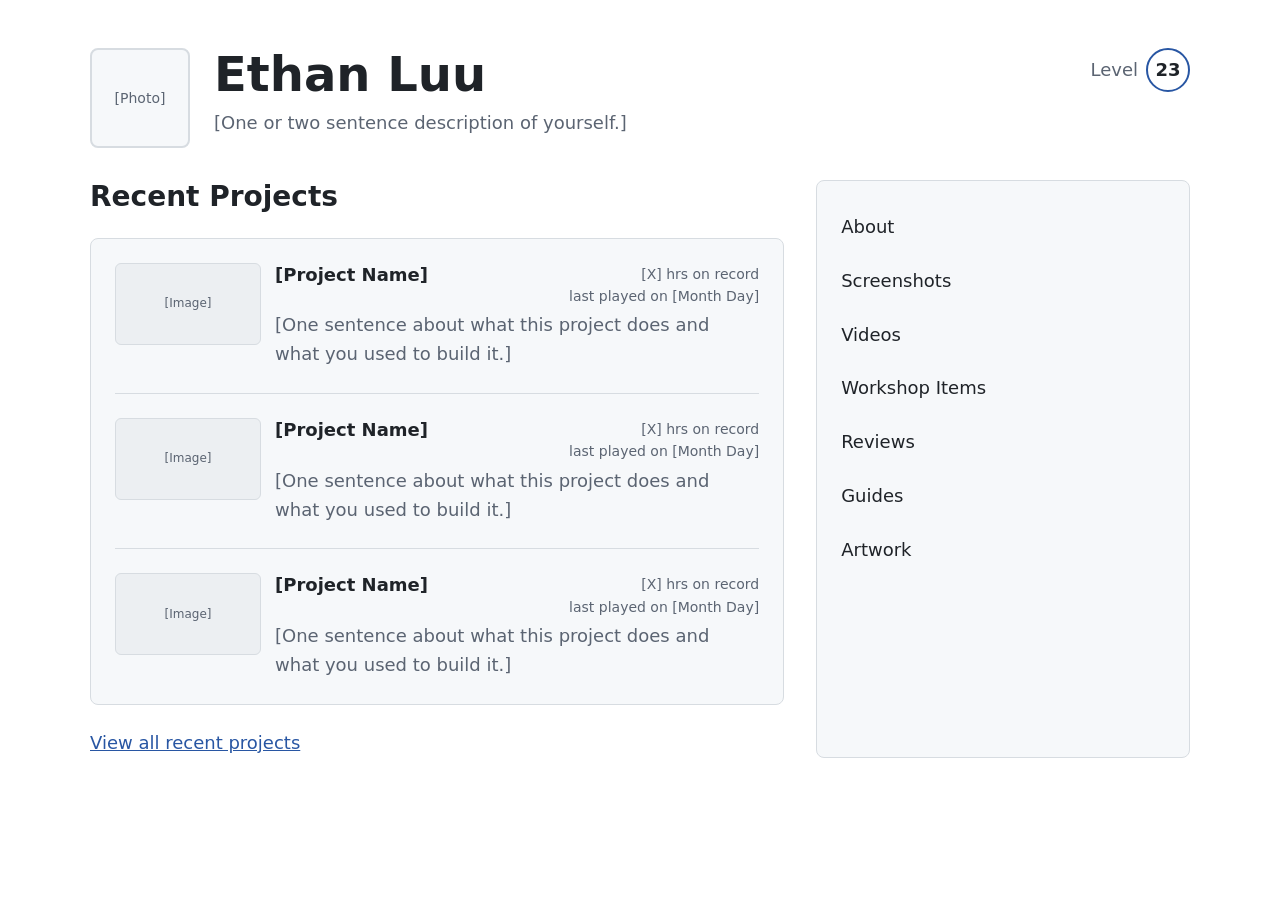
==== index.html @ 987be7b4 "Build homepage layout from Steam profile reference Replaces the placeholder "Hello, world" page with" ====
<!doctype html>
<html lang="en">
<head>
  <meta charset="utf-8">
  <meta name="viewport" content="width=device-width, initial-scale=1">
  <title>[Your Name] · Personal Site</title>
  <link rel="stylesheet" href="style.css">
</head>
<body>

  <header class="profile-header">
    <div class="profile-header__identity">
      <div class="avatar">
        <!-- Swap this for <img src="..." alt="[Your Name]"> once you have a photo. -->
        <span class="avatar__label">[Photo]</span>
      </div>
      <div class="profile-header__text">
        <h1 class="profile-name">Ethan Luu</h1>
        <p class="profile-bio">[One or two sentence description of yourself.]</p>
      </div>
    </div>

    <div class="level-badge">
      <span class="level-badge__label">Level</span>
      <span class="level-badge__value" aria-label="Level 23">23</span>
    </div>
  </header>

  <div class="page-body">

    <main class="main-column">
      <section aria-labelledby="projects-heading">
        <h2 id="projects-heading">Recent Projects</h2>

        <div class="project-list">
          <article class="project-card">
            <div class="project-card__thumb" aria-hidden="true">[Image]</div>
            <div class="project-card__body">
              <div class="project-card__row">
                <h3 class="project-card__title">[Project Name]</h3>
                <div class="project-card__stats">
                  <p>[X] hrs on record</p>
                  <p>last played on [Month Day]</p>
                </div>
              </div>
              <p class="project-card__desc">[One sentence about what this project does and what you used to build it.]</p>
            </div>
          </article>

          <article class="project-card">
            <div class="project-card__thumb" aria-hidden="true">[Image]</div>
            <div class="project-card__body">
              <div class="project-card__row">
                <h3 class="project-card__title">[Project Name]</h3>
                <div class="project-card__stats">
                  <p>[X] hrs on record</p>
                  <p>last played on [Month Day]</p>
                </div>
              </div>
              <p class="project-card__desc">[One sentence about what this project does and what you used to build it.]</p>
            </div>
          </article>

          <article class="project-card">
            <div class="project-card__thumb" aria-hidden="true">[Image]</div>
            <div class="project-card__body">
              <div class="project-card__row">
                <h3 class="project-card__title">[Project Name]</h3>
                <div class="project-card__stats">
                  <p>[X] hrs on record</p>
                  <p>last played on [Month Day]</p>
                </div>
              </div>
              <p class="project-card__desc">[One sentence about what this project does and what you used to build it.]</p>
            </div>
          </article>
        </div>

        <p class="view-all"><a href="#">View all recent projects</a></p>
      </section>
    </main>

    <aside class="sidebar" aria-label="Site sections">
      <nav>
        <ul class="sidebar-nav">
          <li><a href="#">About</a></li>
          <li><a href="#">Screenshots</a></li>
          <li><a href="#">Videos</a></li>
          <li><a href="#">Workshop Items</a></li>
          <li><a href="#">Reviews</a></li>
          <li><a href="#">Guides</a></li>
          <li><a href="#">Artwork</a></li>
        </ul>
      </nav>
    </aside>

  </div>

</body>
</html>
---- style.css ----
/* Layout reference: examples/steam_profile.png (structure only, not the dark theme).
   Everything in brackets ([Your Name], [Project Name], ...) in index.html is a
   placeholder - replace it with your own content, the layout will not move. */

:root {
  /* Makes native form controls and scrollbars follow the reader's OS theme, for free. */
  color-scheme: light dark;

  /* Spacing scale, 8px steps. Use these instead of one-off rem values. */
  --space-1: 0.5rem;   /* 8px */
  --space-2: 1rem;     /* 16px */
  --space-3: 1.5rem;   /* 24px */
  --space-4: 2rem;     /* 32px */
  --space-5: 3rem;     /* 48px */
  --space-6: 4rem;     /* 64px */

  /* Color palette. Light, one accent, checked against a 4.5:1 text-contrast target.
     Swap these values to re-skin the whole page from one place. */
  --color-bg: #ffffff;
  --color-text: #1f2328;
  --color-muted: #5b6472;
  --color-border: #d7dce1;
  --color-surface: #f6f8fa;
  --color-surface-alt: #eceff2;
  --color-accent: #2856a3;

  --font-sans: system-ui, -apple-system, "Segoe UI", Roboto, sans-serif;
}

body {
  font-family: var(--font-sans);
  background: var(--color-bg);
  color: var(--color-text);
  line-height: 1.6;
  font-size: 1.125rem;
  margin: 0;
}

h1 {
  font-size: 3rem;
  line-height: 1.1;
  margin: 0 0 var(--space-2);
}

h2 {
  font-size: 1.75rem;
  line-height: 1.2;
  margin: 0 0 var(--space-3);
}

h3 {
  font-size: 1.125rem;
  line-height: 1.3;
  margin: 0 0 var(--space-1);
}

p {
  margin: 0 0 var(--space-3);
}

a {
  color: var(--color-accent);
}

a:focus-visible,
:focus-visible {
  outline: 2px solid var(--color-accent);
  outline-offset: 2px;
}

/* Header: avatar + name/bio on the left, age badge on the right. */

.profile-header {
  display: flex;
  justify-content: space-between;
  align-items: flex-start;
  gap: var(--space-3);
  max-width: 68.75rem; /* 1100px */
  margin-inline: auto;
  padding: var(--space-5) var(--space-3) var(--space-4);
}

.profile-header__identity {
  display: flex;
  align-items: flex-start;
  gap: var(--space-3);
}

.avatar {
  width: 6rem;
  height: 6rem;
  flex-shrink: 0;
  border: 2px solid var(--color-border);
  border-radius: 0.5rem;
  background: var(--color-surface);
  color: var(--color-muted);
  display: grid;
  place-items: center;
  font-size: 0.875rem;
}

.profile-header__text .profile-name {
  margin-bottom: var(--space-1);
}

.profile-bio {
  color: var(--color-muted);
  margin: 0;
}

.level-badge {
  display: flex;
  align-items: center;
  gap: var(--space-1);
  flex-shrink: 0;
}

.level-badge__label {
  color: var(--color-muted);
}

.level-badge__value {
  width: 2.5rem;
  height: 2.5rem;
  border-radius: 50%;
  border: 2px solid var(--color-accent);
  display: grid;
  place-items: center;
  font-weight: 600;
}

/* Body: ~65/35 two-column grid, main projects feed + sidebar link list. */

.page-body {
  display: grid;
  grid-template-columns: minmax(0, 1fr) minmax(0, 0.5385fr);
  gap: var(--space-4);
  max-width: 68.75rem;
  margin-inline: auto;
  padding: 0 var(--space-3) var(--space-6);
}

.project-list {
  display: flex;
  flex-direction: column;
  gap: var(--space-3);
  border: 1px solid var(--color-border);
  border-radius: 0.5rem;
  background: var(--color-surface);
  padding: var(--space-3);
}

.project-card {
  display: grid;
  grid-template-columns: 9rem 1fr;
  gap: var(--space-2);
  align-items: start;
}

.project-card + .project-card {
  border-top: 1px solid var(--color-border);
  padding-top: var(--space-3);
}

.project-card__thumb {
  width: 9rem;
  height: 5rem;
  border-radius: 0.375rem;
  border: 1px solid var(--color-border);
  background: var(--color-surface-alt);
  color: var(--color-muted);
  display: grid;
  place-items: center;
  font-size: 0.75rem;
}

.project-card__row {
  display: flex;
  justify-content: space-between;
  align-items: flex-start;
  gap: var(--space-2);
  margin-bottom: 0.25rem;
}

.project-card__row .project-card__title {
  margin-bottom: 0;
}

.project-card__stats {
  flex-shrink: 0;
  text-align: right;
  color: var(--color-muted);
  font-size: 0.875rem;
}

.project-card__stats p {
  margin: 0;
}

.project-card__desc {
  color: var(--color-muted);
  margin: 0;
}

.view-all {
  margin-top: var(--space-3);
  margin-bottom: 0;
}

.sidebar {
  border: 1px solid var(--color-border);
  border-radius: 0.5rem;
  background: var(--color-surface);
  padding: var(--space-3);
}

.sidebar-nav {
  list-style: none;
  margin: 0;
  padding: 0;
  display: flex;
  flex-direction: column;
  gap: var(--space-1);
}

.sidebar-nav a {
  display: block;
  padding: var(--space-1) 0;
  color: var(--color-text);
  text-decoration: none;
  border-bottom: 1px solid transparent;
}

.sidebar-nav a:hover,
.sidebar-nav a:focus-visible {
  border-bottom-color: var(--color-accent);
}

/* Small screens: stack the header, drop to one column, projects before sidebar links. */

@media (max-width: 40rem) {
  .profile-header {
    flex-direction: column;
    align-items: flex-start;
  }

  .profile-header__identity {
    flex-direction: column;
    align-items: flex-start;
  }

  .page-body {
    grid-template-columns: 1fr;
  }

  .sidebar {
    order: 2;
  }

  .project-card {
    grid-template-columns: 1fr;
  }

  .project-card__thumb {
    width: 100%;
    height: 8rem;
  }
}
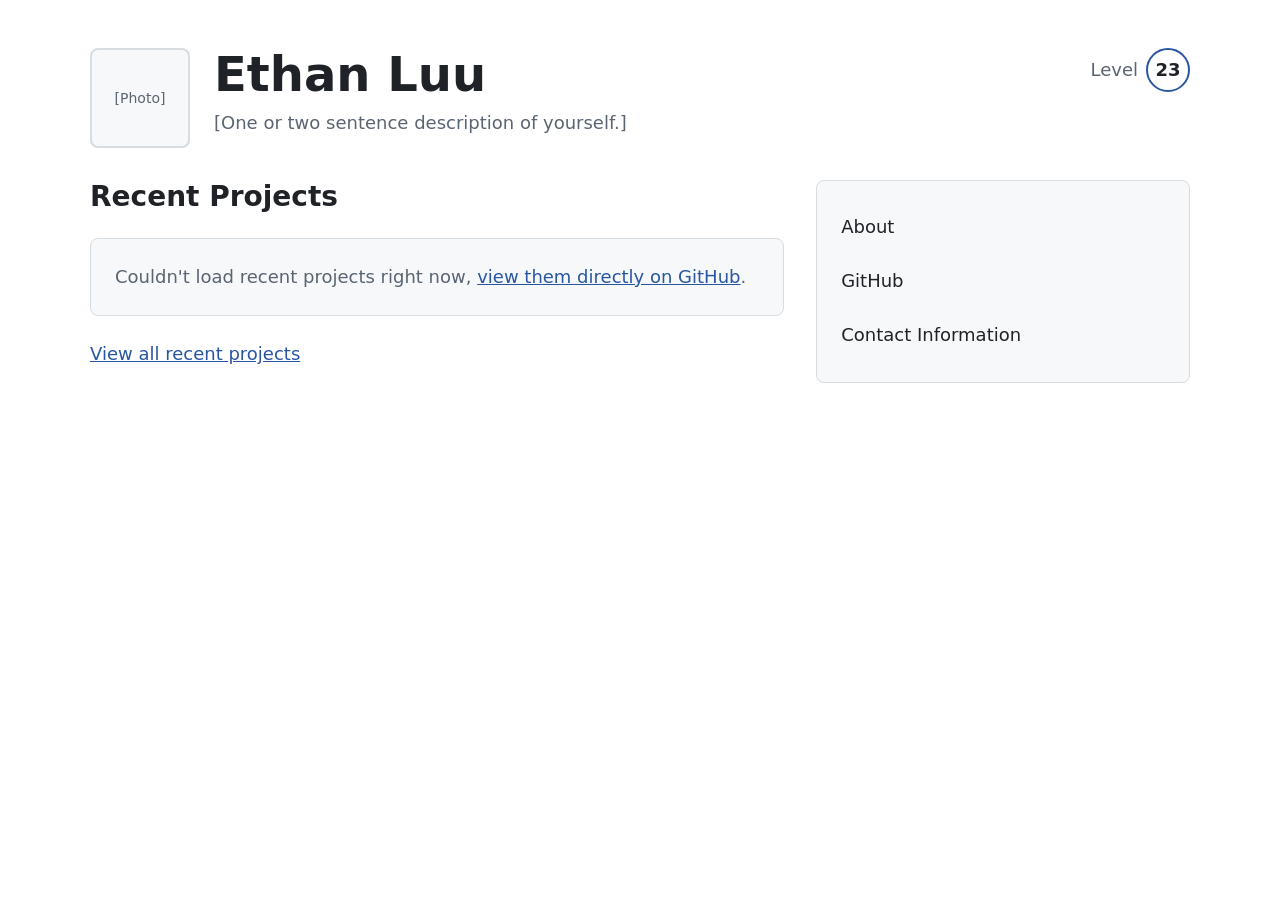
==== commit bc3ba3df: "Live GitHub-powered projects, sidebar rework, About/Contact pages - Sidebar now links About, GitHub " ====
--- a/index.html
+++ b/index.html
@@ -32,69 +32,30 @@
       <section aria-labelledby="projects-heading">
         <h2 id="projects-heading">Recent Projects</h2>
 
-        <div class="project-list">
-          <article class="project-card">
-            <div class="project-card__thumb" aria-hidden="true">[Image]</div>
-            <div class="project-card__body">
-              <div class="project-card__row">
-                <h3 class="project-card__title">[Project Name]</h3>
-                <div class="project-card__stats">
-                  <p>[X] hrs on record</p>
-                  <p>last played on [Month Day]</p>
-                </div>
-              </div>
-              <p class="project-card__desc">[One sentence about what this project does and what you used to build it.]</p>
-            </div>
-          </article>
+        <div class="project-list" id="project-list">
+          <p class="project-list__status">Loading recent projects&hellip;</p>
+        </div>
+        <noscript>
+          <p>Enable JavaScript to see recent projects pulled live from GitHub, or <a href="https://github.com/eluu02?tab=repositories">view them directly on GitHub</a>.</p>
+        </noscript>
 
-          <article class="project-card">
-            <div class="project-card__thumb" aria-hidden="true">[Image]</div>
-            <div class="project-card__body">
-              <div class="project-card__row">
-                <h3 class="project-card__title">[Project Name]</h3>
-                <div class="project-card__stats">
-                  <p>[X] hrs on record</p>
-                  <p>last played on [Month Day]</p>
-                </div>
-              </div>
-              <p class="project-card__desc">[One sentence about what this project does and what you used to build it.]</p>
-            </div>
-          </article>
-
-          <article class="project-card">
-            <div class="project-card__thumb" aria-hidden="true">[Image]</div>
-            <div class="project-card__body">
-              <div class="project-card__row">
-                <h3 class="project-card__title">[Project Name]</h3>
-                <div class="project-card__stats">
-                  <p>[X] hrs on record</p>
-                  <p>last played on [Month Day]</p>
-                </div>
-              </div>
-              <p class="project-card__desc">[One sentence about what this project does and what you used to build it.]</p>
-            </div>
-          </article>
-        </div>
-
-        <p class="view-all"><a href="#">View all recent projects</a></p>
+        <p class="view-all"><a href="https://github.com/eluu02?tab=repositories">View all recent projects</a></p>
       </section>
     </main>
 
     <aside class="sidebar" aria-label="Site sections">
       <nav>
         <ul class="sidebar-nav">
-          <li><a href="#">About</a></li>
-          <li><a href="#">Screenshots</a></li>
-          <li><a href="#">Videos</a></li>
-          <li><a href="#">Workshop Items</a></li>
-          <li><a href="#">Reviews</a></li>
-          <li><a href="#">Guides</a></li>
-          <li><a href="#">Artwork</a></li>
+          <li><a href="about.html">About</a></li>
+          <li><a href="https://github.com/eluu02">GitHub</a></li>
+          <li><a href="contact.html">Contact Information</a></li>
         </ul>
       </nav>
     </aside>
 
   </div>
 
+  <script src="projects.js" defer></script>
+
 </body>
 </html>
--- a/style.css
+++ b/style.css
@@ -150,6 +150,11 @@
   padding: var(--space-3);
 }
 
+.project-list__status {
+  color: var(--color-muted);
+  margin: 0;
+}
+
 .project-card {
   display: grid;
   grid-template-columns: 9rem 1fr;
@@ -236,6 +241,20 @@
   border-bottom-color: var(--color-accent);
 }
 
+/* Simple standalone pages (About, Contact): deliberately not the homepage's
+   header/grid/sidebar - just a centered content column of their own. */
+
+.simple-page {
+  max-width: 40rem;
+  margin-inline: auto;
+  padding: var(--space-5) var(--space-3);
+}
+
+.back-link {
+  display: inline-block;
+  margin-bottom: var(--space-4);
+}
+
 /* Small screens: stack the header, drop to one column, projects before sidebar links. */
 
 @media (max-width: 40rem) {
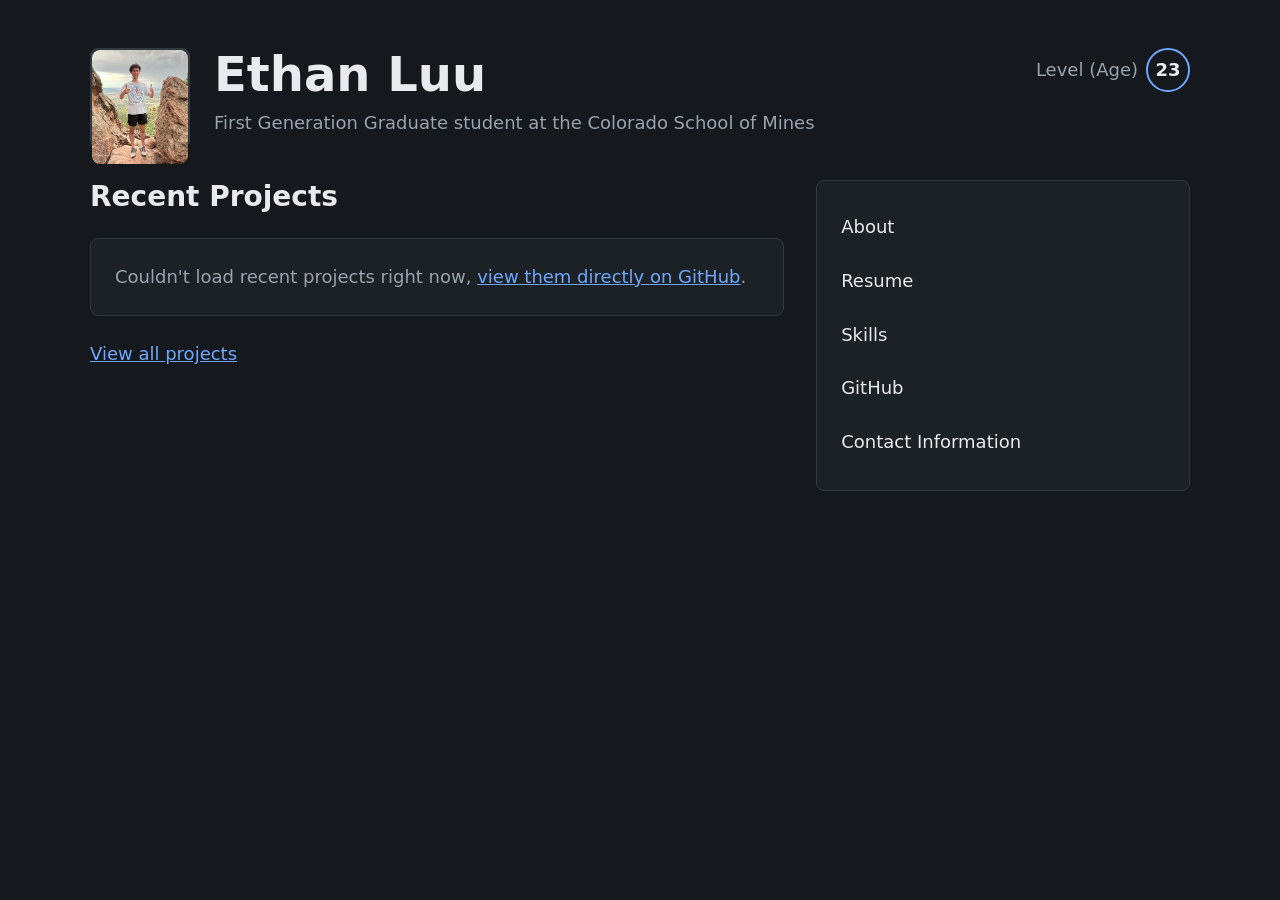
==== commit 89989253: "Dark theme, real photo/bio, and sidebar expansion (Resume, Skills) Dark mode and real content: - Fix" ====
--- a/index.html
+++ b/index.html
@@ -11,18 +11,17 @@
   <header class="profile-header">
     <div class="profile-header__identity">
       <div class="avatar">
-        <!-- Swap this for <img src="..." alt="[Your Name]"> once you have a photo. -->
-        <span class="avatar__label">[Photo]</span>
+        <img src="photos/main_pfp.jpeg" alt="Ethan Luu">
       </div>
       <div class="profile-header__text">
         <h1 class="profile-name">Ethan Luu</h1>
-        <p class="profile-bio">[One or two sentence description of yourself.]</p>
+        <p class="profile-bio">First Generation Graduate student at the Colorado School of Mines</p>
       </div>
     </div>
 
     <div class="level-badge">
-      <span class="level-badge__label">Level</span>
-      <span class="level-badge__value" aria-label="Level 23">23</span>
+      <span class="level-badge__label">Level (Age)</span>
+      <span class="level-badge__value" aria-label="Level (Age) 23">23</span>
     </div>
   </header>
 
@@ -39,7 +38,7 @@
           <p>Enable JavaScript to see recent projects pulled live from GitHub, or <a href="https://github.com/eluu02?tab=repositories">view them directly on GitHub</a>.</p>
         </noscript>
 
-        <p class="view-all"><a href="https://github.com/eluu02?tab=repositories">View all recent projects</a></p>
+        <p class="view-all"><a href="https://github.com/eluu02?tab=repositories">View all projects</a></p>
       </section>
     </main>
 
@@ -47,6 +46,8 @@
       <nav>
         <ul class="sidebar-nav">
           <li><a href="about.html">About</a></li>
+          <li><a href="resume/eluu_resume.pdf">Resume</a></li>
+          <li><a href="skills.html">Skills</a></li>
           <li><a href="https://github.com/eluu02">GitHub</a></li>
           <li><a href="contact.html">Contact Information</a></li>
         </ul>
--- a/style.css
+++ b/style.css
@@ -1,10 +1,11 @@
-/* Layout reference: examples/steam_profile.png (structure only, not the dark theme).
-   Everything in brackets ([Your Name], [Project Name], ...) in index.html is a
+/* Layout reference: examples/steam_profile.png (structure only).
+   The dark palette below is this site's own choice, not copied from Steam's theme.
+   Everything in brackets ([Project Name], ...) in index.html is a
    placeholder - replace it with your own content, the layout will not move. */
 
 :root {
-  /* Makes native form controls and scrollbars follow the reader's OS theme, for free. */
-  color-scheme: light dark;
+  /* Fixed dark theme, not an OS-preference toggle. */
+  color-scheme: dark;
 
   /* Spacing scale, 8px steps. Use these instead of one-off rem values. */
   --space-1: 0.5rem;   /* 8px */
@@ -14,15 +15,14 @@
   --space-5: 3rem;     /* 48px */
   --space-6: 4rem;     /* 64px */
 
-  /* Color palette. Light, one accent, checked against a 4.5:1 text-contrast target.
+  /* Color palette. Dark, one accent, checked against a 4.5:1 text-contrast target.
      Swap these values to re-skin the whole page from one place. */
-  --color-bg: #ffffff;
-  --color-text: #1f2328;
-  --color-muted: #5b6472;
-  --color-border: #d7dce1;
-  --color-surface: #f6f8fa;
-  --color-surface-alt: #eceff2;
-  --color-accent: #2856a3;
+  --color-bg: #15181c;
+  --color-text: #e8eaed;
+  --color-muted: #9aa3ad;
+  --color-border: #33393f;
+  --color-surface: #1c2126;
+  --color-accent: #6ea8fe;
 
   --font-sans: system-ui, -apple-system, "Segoe UI", Roboto, sans-serif;
 }
@@ -93,10 +93,16 @@
   border: 2px solid var(--color-border);
   border-radius: 0.5rem;
   background: var(--color-surface);
-  color: var(--color-muted);
   display: grid;
   place-items: center;
-  font-size: 0.875rem;
+}
+
+.avatar img {
+  width: 100%;
+  height: 100%;
+  object-fit: cover;
+  border-radius: inherit;
+  display: block;
 }
 
 .profile-header__text .profile-name {
@@ -155,28 +161,9 @@
   margin: 0;
 }
 
-.project-card {
-  display: grid;
-  grid-template-columns: 9rem 1fr;
-  gap: var(--space-2);
-  align-items: start;
-}
-
 .project-card + .project-card {
   border-top: 1px solid var(--color-border);
   padding-top: var(--space-3);
-}
-
-.project-card__thumb {
-  width: 9rem;
-  height: 5rem;
-  border-radius: 0.375rem;
-  border: 1px solid var(--color-border);
-  background: var(--color-surface-alt);
-  color: var(--color-muted);
-  display: grid;
-  place-items: center;
-  font-size: 0.75rem;
 }
 
 .project-card__row {
@@ -275,13 +262,4 @@
   .sidebar {
     order: 2;
   }
-
-  .project-card {
-    grid-template-columns: 1fr;
-  }
-
-  .project-card__thumb {
-    width: 100%;
-    height: 8rem;
-  }
-}
+}
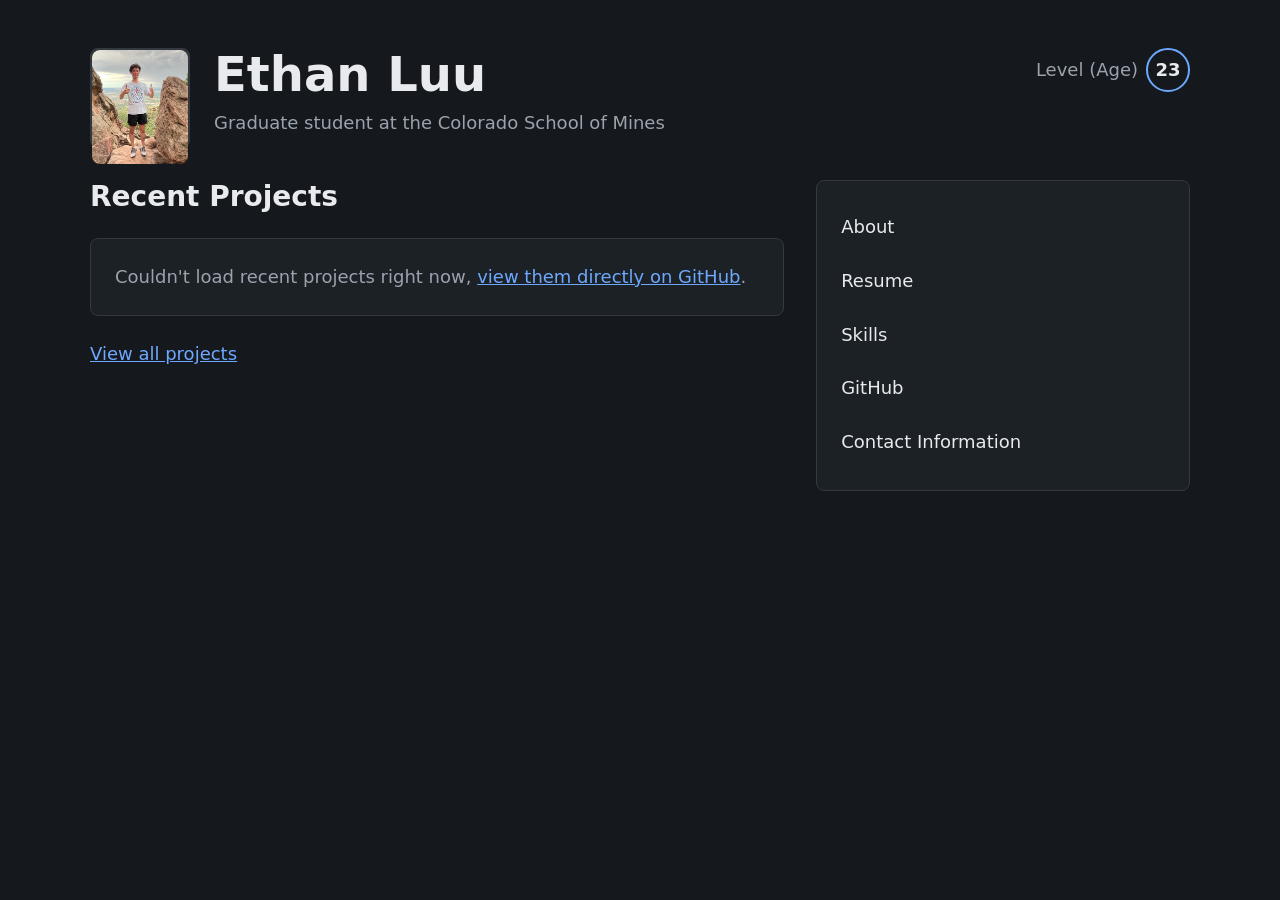
==== commit c0b1a334: "Fill in About page, drop "First Generation" from homepage bio - about.html: real intro paragraph (Co" ====
--- a/index.html
+++ b/index.html
@@ -15,7 +15,7 @@
       </div>
       <div class="profile-header__text">
         <h1 class="profile-name">Ethan Luu</h1>
-        <p class="profile-bio">First Generation Graduate student at the Colorado School of Mines</p>
+        <p class="profile-bio">Graduate student at the Colorado School of Mines</p>
       </div>
     </div>
 
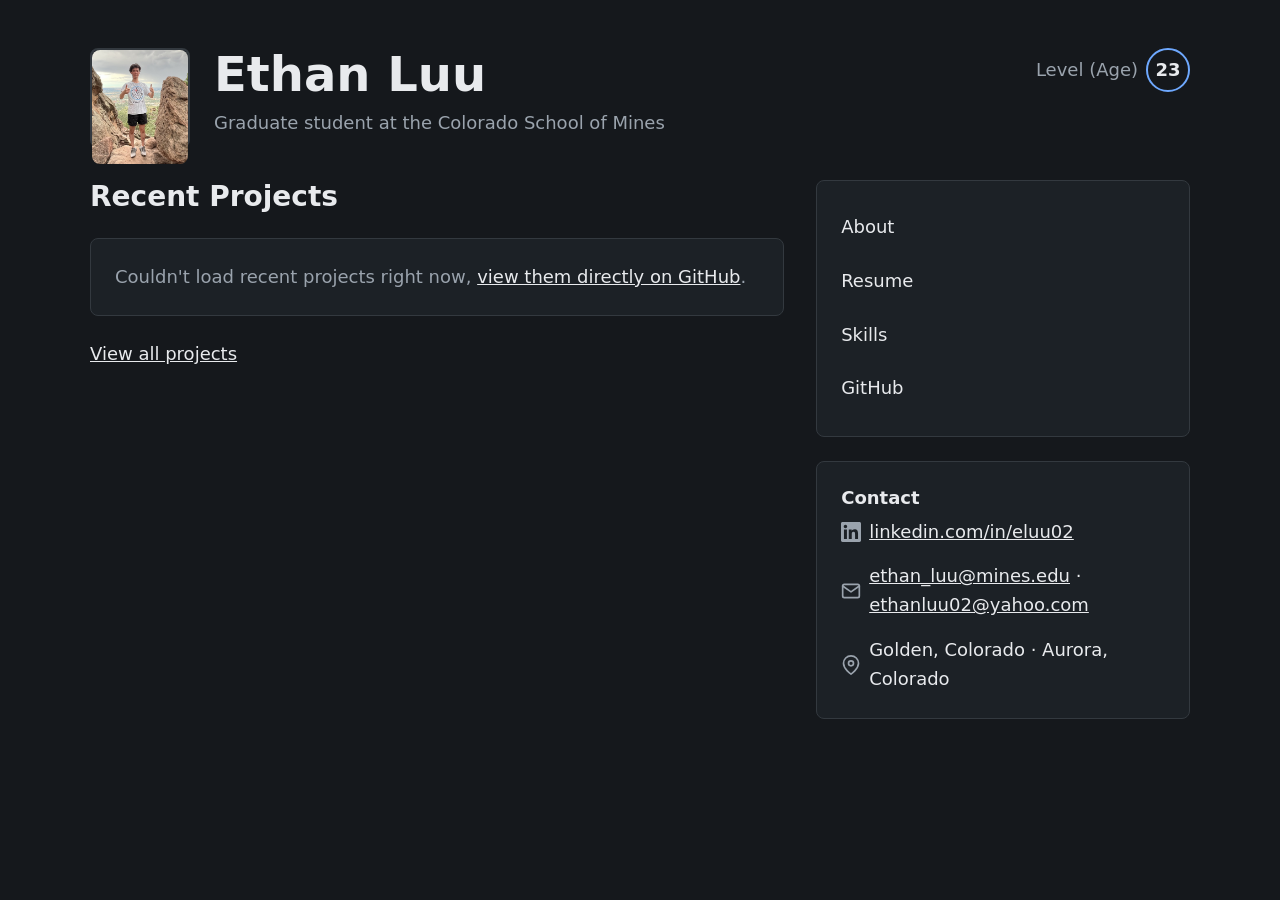
==== commit f2470423: "Box-style About/Skills content, fold Contact into sidebar, white links - Wrap each About/Skills text" ====
--- a/index.html
+++ b/index.html
@@ -43,15 +43,41 @@
     </main>
 
     <aside class="sidebar" aria-label="Site sections">
-      <nav>
-        <ul class="sidebar-nav">
-          <li><a href="about.html">About</a></li>
-          <li><a href="resume/eluu_resume.pdf">Resume</a></li>
-          <li><a href="skills.html">Skills</a></li>
-          <li><a href="https://github.com/eluu02">GitHub</a></li>
-          <li><a href="contact.html">Contact Information</a></li>
-        </ul>
-      </nav>
+      <div class="content-box">
+        <nav>
+          <ul class="sidebar-nav">
+            <li><a href="about.html">About</a></li>
+            <li><a href="resume/eluu_resume.pdf">Resume</a></li>
+            <li><a href="skills.html">Skills</a></li>
+            <li><a href="https://github.com/eluu02">GitHub</a></li>
+          </ul>
+        </nav>
+      </div>
+
+      <div class="content-box">
+        <h3>Contact</h3>
+
+        <div class="contact-line">
+          <span class="contact-icon">
+            <svg viewBox="0 0 24 24" fill="currentColor" aria-hidden="true"><path d="M20.447 20.452h-3.554v-5.569c0-1.328-.027-3.037-1.852-3.037-1.853 0-2.136 1.445-2.136 2.939v5.667H9.351V9h3.414v1.561h.046c.477-.9 1.637-1.85 3.37-1.85 3.601 0 4.267 2.37 4.267 5.455v6.286zM5.337 7.433c-1.144 0-2.063-.926-2.063-2.065 0-1.138.92-2.063 2.063-2.063 1.14 0 2.064.925 2.064 2.063 0 1.139-.925 2.065-2.064 2.065zm1.782 13.019H3.555V9h3.564v11.452zM22.225 0H1.771C.792 0 0 .774 0 1.729v20.542C0 23.227.792 24 1.771 24h20.451C23.2 24 24 23.227 24 22.271V1.729C24 .774 23.2 0 22.222 0h.003z"/></svg>
+          </span>
+          <p><a href="https://www.linkedin.com/in/eluu02/">linkedin.com/in/eluu02</a></p>
+        </div>
+
+        <div class="contact-line">
+          <span class="contact-icon">
+            <svg viewBox="0 0 24 24" fill="none" stroke="currentColor" stroke-width="2" stroke-linecap="round" stroke-linejoin="round" aria-hidden="true"><path d="M4 4h16c1.1 0 2 .9 2 2v12c0 1.1-.9 2-2 2H4c-1.1 0-2-.9-2-2V6c0-1.1.9-2 2-2z"/><polyline points="22,6 12,13 2,6"/></svg>
+          </span>
+          <p><a href="mailto:ethan_luu@mines.edu">ethan_luu@mines.edu</a> &middot; <a href="mailto:ethanluu02@yahoo.com">ethanluu02@yahoo.com</a></p>
+        </div>
+
+        <div class="contact-line">
+          <span class="contact-icon">
+            <svg viewBox="0 0 24 24" fill="none" stroke="currentColor" stroke-width="2" stroke-linecap="round" stroke-linejoin="round" aria-hidden="true"><path d="M21 10c0 7-9 13-9 13s-9-6-9-13a9 9 0 0 1 18 0z"/><circle cx="12" cy="10" r="3"/></svg>
+          </span>
+          <p>Golden, Colorado &middot; Aurora, Colorado</p>
+        </div>
+      </div>
     </aside>
 
   </div>
--- a/style.css
+++ b/style.css
@@ -59,7 +59,7 @@
 }
 
 a {
-  color: var(--color-accent);
+  color: var(--color-text);
 }
 
 a:focus-visible,
@@ -200,10 +200,9 @@
 }
 
 .sidebar {
-  border: 1px solid var(--color-border);
-  border-radius: 0.5rem;
-  background: var(--color-surface);
-  padding: var(--space-3);
+  display: flex;
+  flex-direction: column;
+  gap: var(--space-3);
 }
 
 .sidebar-nav {
@@ -228,7 +227,7 @@
   border-bottom-color: var(--color-accent);
 }
 
-/* Simple standalone pages (About, Contact): deliberately not the homepage's
+/* Simple standalone pages (About, Skills): deliberately not the homepage's
    header/grid/sidebar - just a centered content column of their own. */
 
 .simple-page {
@@ -242,6 +241,38 @@
   margin-bottom: var(--space-4);
 }
 
+.content-box {
+  border: 1px solid var(--color-border);
+  border-radius: 0.5rem;
+  background: var(--color-surface);
+  padding: var(--space-3);
+}
+
+.contact-line {
+  display: flex;
+  align-items: center;
+  gap: var(--space-1);
+}
+
+.contact-line + .contact-line {
+  margin-top: var(--space-2);
+}
+
+.contact-line p {
+  margin: 0;
+}
+
+.contact-icon {
+  display: inline-flex;
+  flex-shrink: 0;
+  color: var(--color-muted);
+}
+
+.contact-icon svg {
+  width: 1.25rem;
+  height: 1.25rem;
+}
+
 /* Small screens: stack the header, drop to one column, projects before sidebar links. */
 
 @media (max-width: 40rem) {
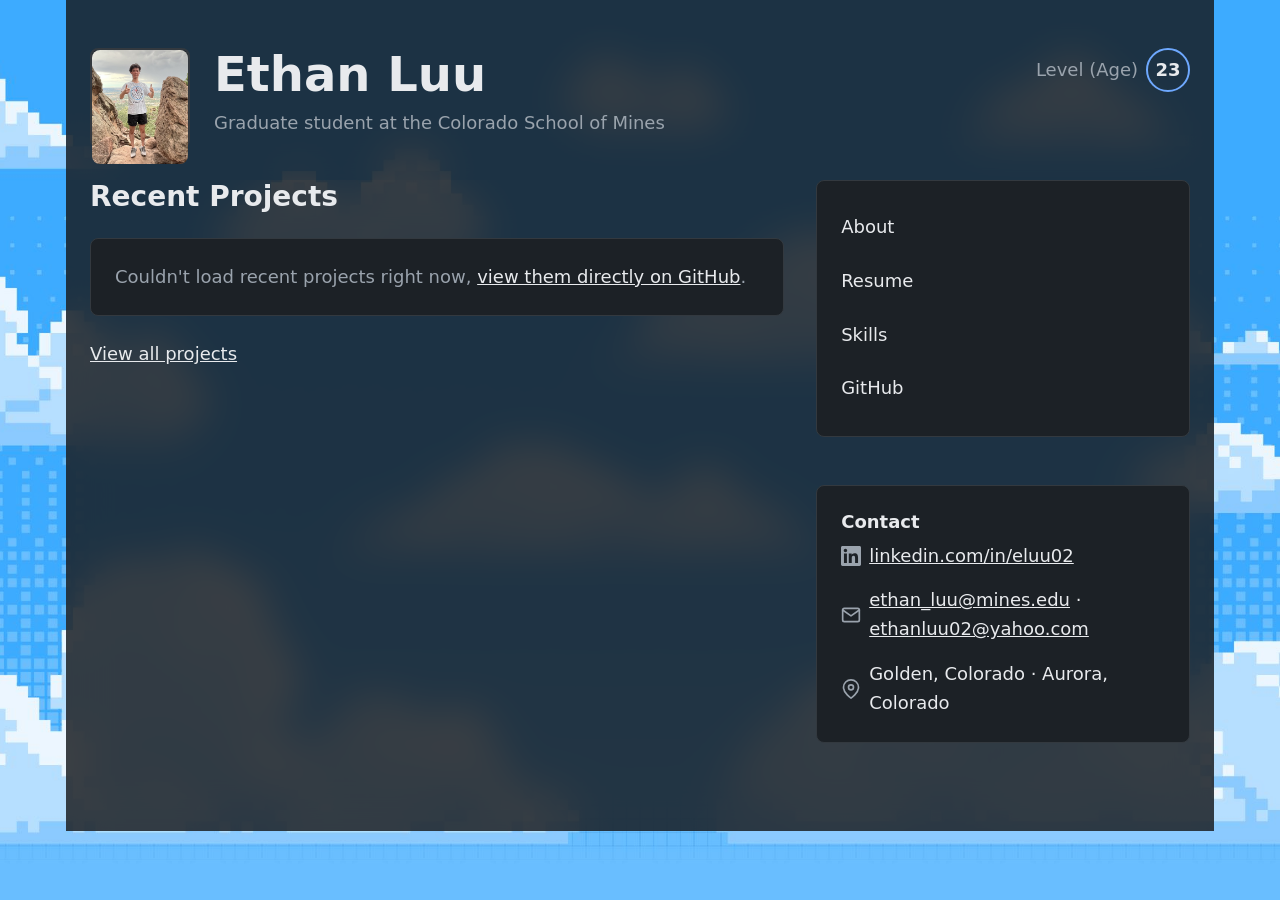
==== commit 880f5592: "Add site-wide background image, update homepage tab title - Add a blurred, edge-only background imag" ====
--- a/index.html
+++ b/index.html
@@ -3,7 +3,7 @@
 <head>
   <meta charset="utf-8">
   <meta name="viewport" content="width=device-width, initial-scale=1">
-  <title>[Your Name] · Personal Site</title>
+  <title>Ethan Luu · Portfolio</title>
   <link rel="stylesheet" href="style.css">
 </head>
 <body>
--- a/style.css
+++ b/style.css
@@ -29,11 +29,23 @@
 
 body {
   font-family: var(--font-sans);
-  background: var(--color-bg);
+  background: var(--color-bg) url(photos/web/background2.jpg) center / cover fixed no-repeat;
   color: var(--color-text);
   line-height: 1.6;
   font-size: 1.125rem;
   margin: 0;
+}
+
+/* The background image only shows raw at the true page edges. Inside the
+   content column, these containers put a translucent, blurred backdrop
+   over it; the opaque boxes nested inside them (.content-box, .project-list,
+   .sidebar, .avatar) still fully cover it same as before. */
+.profile-header,
+.page-body,
+.simple-page {
+  background: rgba(21, 24, 28, 0.82);
+  backdrop-filter: blur(20px);
+  -webkit-backdrop-filter: blur(20px);
 }
 
 h1 {
@@ -246,6 +258,7 @@
   border-radius: 0.5rem;
   background: var(--color-surface);
   padding: var(--space-3);
+  margin-bottom: var(--space-3);
 }
 
 .contact-line {
@@ -271,6 +284,58 @@
 .contact-icon svg {
   width: 1.25rem;
   height: 1.25rem;
+}
+
+.slideshow {
+  margin-top: var(--space-3);
+}
+
+.slideshow__viewport {
+  aspect-ratio: 4 / 3;
+  overflow: hidden;
+  border: 1px solid var(--color-border);
+  border-radius: 0.5rem;
+  background: #000;
+}
+
+.slideshow__image {
+  width: 100%;
+  height: 100%;
+  object-fit: contain;
+  display: block;
+}
+
+.slideshow__caption {
+  margin: var(--space-2) 0 0;
+  color: var(--color-muted);
+  text-align: center;
+}
+
+.slideshow__controls {
+  display: flex;
+  justify-content: center;
+  gap: var(--space-2);
+  margin-top: var(--space-1);
+}
+
+.slideshow__arrow {
+  width: 2.25rem;
+  height: 2.25rem;
+  display: grid;
+  place-items: center;
+  border: 1px solid var(--color-border);
+  border-radius: 50%;
+  background: var(--color-bg);
+  color: var(--color-text);
+  font-size: 1.25rem;
+  line-height: 1;
+  cursor: pointer;
+}
+
+.slideshow__arrow:hover,
+.slideshow__arrow:focus-visible {
+  border-color: var(--color-accent);
+  color: var(--color-accent);
 }
 
 /* Small screens: stack the header, drop to one column, projects before sidebar links. */
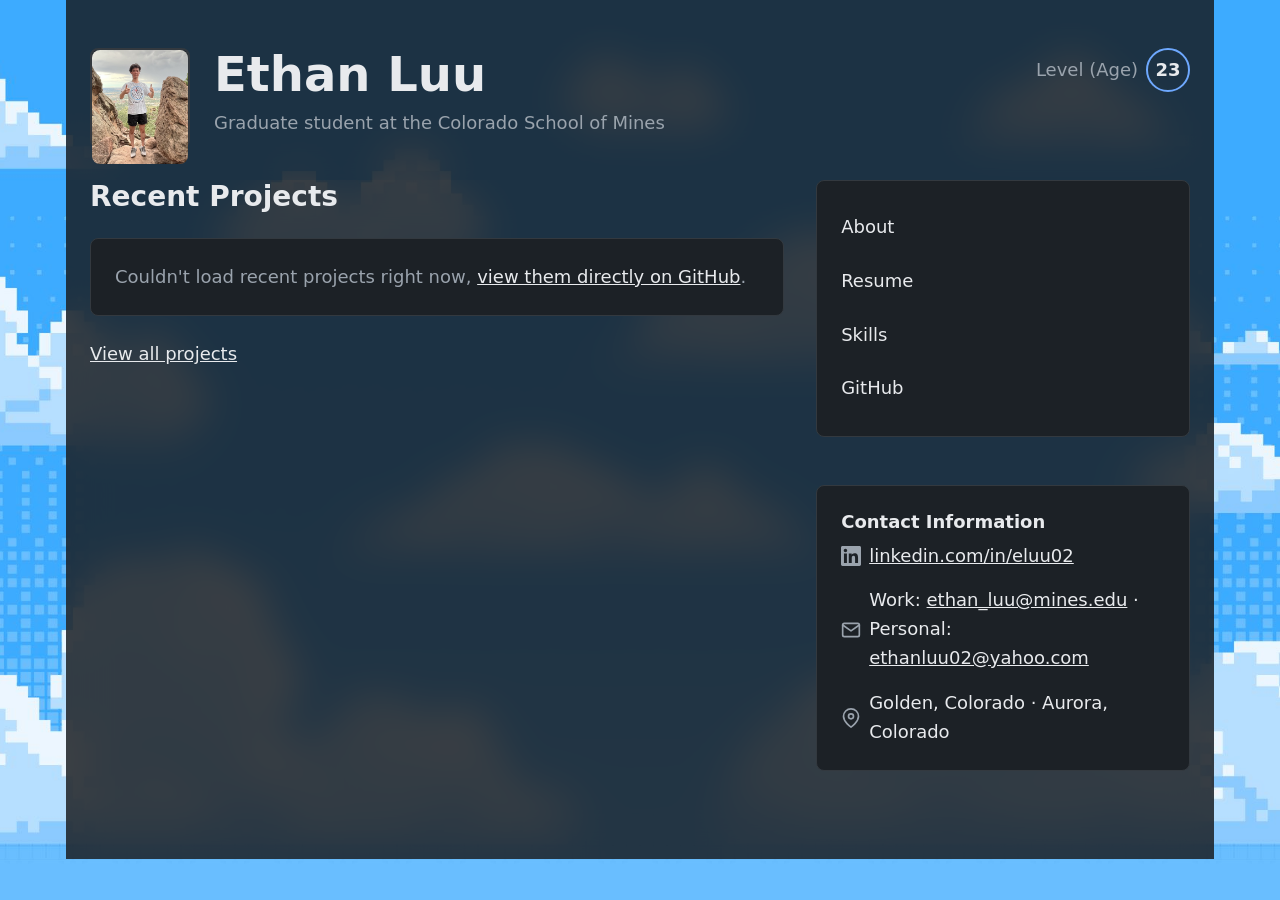
==== commit 41040d34: "Rename Contact box heading, label work/personal email addresses - "Contact" becomes "Contact Informa" ====
--- a/index.html
+++ b/index.html
@@ -55,7 +55,7 @@
       </div>
 
       <div class="content-box">
-        <h3>Contact</h3>
+        <h3>Contact Information</h3>
 
         <div class="contact-line">
           <span class="contact-icon">
@@ -68,7 +68,7 @@
           <span class="contact-icon">
             <svg viewBox="0 0 24 24" fill="none" stroke="currentColor" stroke-width="2" stroke-linecap="round" stroke-linejoin="round" aria-hidden="true"><path d="M4 4h16c1.1 0 2 .9 2 2v12c0 1.1-.9 2-2 2H4c-1.1 0-2-.9-2-2V6c0-1.1.9-2 2-2z"/><polyline points="22,6 12,13 2,6"/></svg>
           </span>
-          <p><a href="mailto:ethan_luu@mines.edu">ethan_luu@mines.edu</a> &middot; <a href="mailto:ethanluu02@yahoo.com">ethanluu02@yahoo.com</a></p>
+          <p>Work: <a href="mailto:ethan_luu@mines.edu">ethan_luu@mines.edu</a> &middot; Personal: <a href="mailto:ethanluu02@yahoo.com">ethanluu02@yahoo.com</a></p>
         </div>
 
         <div class="contact-line">
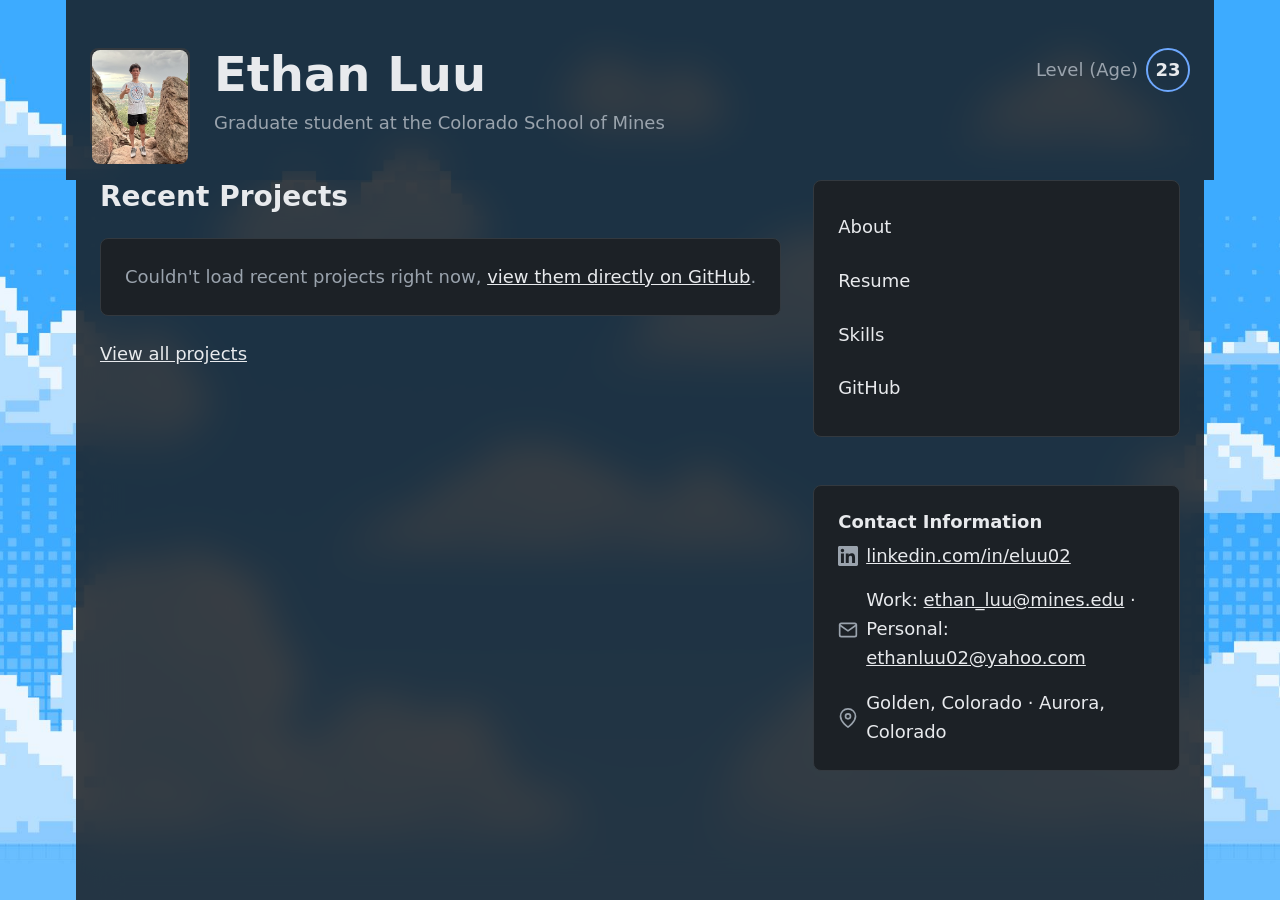
==== commit dbe11cb9: "Add top bar and Resume page, widen simple pages, wrap project dates About, Skills, and the new Resum" ====
--- a/index.html
+++ b/index.html
@@ -47,7 +47,7 @@
         <nav>
           <ul class="sidebar-nav">
             <li><a href="about.html">About</a></li>
-            <li><a href="resume/eluu_resume.pdf">Resume</a></li>
+            <li><a href="resume.html">Resume</a></li>
             <li><a href="skills.html">Skills</a></li>
             <li><a href="https://github.com/eluu02">GitHub</a></li>
           </ul>
--- a/style.css
+++ b/style.css
@@ -34,6 +34,12 @@
   line-height: 1.6;
   font-size: 1.125rem;
   margin: 0;
+  /* Full-height grid so the second row can absorb the leftover viewport height.
+     Grid, not flex: these children center themselves with max-width plus auto
+     inline margins, which flex would collapse to their content width. */
+  min-height: 100vh;
+  display: grid;
+  grid-template-rows: auto 1fr;
 }
 
 /* The background image only shows raw at the true page edges. Inside the
@@ -82,12 +88,18 @@
 
 /* Header: avatar + name/bio on the left, age badge on the right. */
 
+/* width plus border-box is what keeps this the same width as .page-body below
+   it: as an item of the body grid, the auto inline margins alone would shrink
+   it to its own content. The max-width is 68.75rem of content plus the 3rem of
+   horizontal padding. */
 .profile-header {
   display: flex;
   justify-content: space-between;
   align-items: flex-start;
   gap: var(--space-3);
-  max-width: 68.75rem; /* 1100px */
+  width: 100%;
+  box-sizing: border-box;
+  max-width: 71.75rem; /* 1148px */
   margin-inline: auto;
   padding: var(--space-5) var(--space-3) var(--space-4);
 }
@@ -149,6 +161,9 @@
 
 /* Body: ~65/35 two-column grid, main projects feed + sidebar link list. */
 
+/* Sits in the body grid's 1fr row, so the blurred panel reaches the bottom of
+   the window instead of stopping at its content and letting a strip of raw
+   background show through. */
 .page-body {
   display: grid;
   grid-template-columns: minmax(0, 1fr) minmax(0, 0.5385fr);
@@ -178,21 +193,27 @@
   padding-top: var(--space-3);
 }
 
+/* Title and dates side by side; when a card gets too narrow for both, the
+   dates wrap onto their own line under the title instead of running off. */
 .project-card__row {
   display: flex;
+  flex-wrap: wrap;
   justify-content: space-between;
   align-items: flex-start;
-  gap: var(--space-2);
+  gap: 0 var(--space-2);
   margin-bottom: 0.25rem;
 }
 
+/* A long repo name breaks mid-word rather than overflowing the card. */
 .project-card__row .project-card__title {
   margin-bottom: 0;
-}
-
+  overflow-wrap: anywhere;
+}
+
+/* Left-aligned so the two date lines stay flush when they wrap under the title. */
 .project-card__stats {
   flex-shrink: 0;
-  text-align: right;
+  text-align: left;
   color: var(--color-muted);
   font-size: 0.875rem;
 }
@@ -239,18 +260,87 @@
   border-bottom-color: var(--color-accent);
 }
 
-/* Simple standalone pages (About, Skills): deliberately not the homepage's
+/* Simple standalone pages (About, Resume, Skills): deliberately not the homepage's
    header/grid/sidebar - just a centered content column of their own. */
 
+/* width plus border-box gives every simple page the same column width: as an
+   item of the body grid, the auto inline margins alone would shrink it to its
+   content, so short-lined pages (Skills, Resume) came out narrower than About.
+   The max-width is 40rem of content plus the 3rem of horizontal padding. */
 .simple-page {
-  max-width: 40rem;
+  width: 100%;
+  box-sizing: border-box;
+  max-width: 43rem;
   margin-inline: auto;
   padding: var(--space-5) var(--space-3);
 }
 
+/* Page-to-page links at the top of the content column. Same fill and border
+   as .content-box, but square corners so it reads as a bar, not a box. */
+.top-bar {
+  background: var(--color-surface);
+  border: 1px solid var(--color-border);
+  border-radius: 0;
+  padding: var(--space-2) var(--space-3);
+  margin-bottom: var(--space-3);
+}
+
+.top-bar__links {
+  list-style: none;
+  margin: 0;
+  padding: 0;
+  display: flex;
+  justify-content: space-around;
+  flex-wrap: wrap;
+  gap: var(--space-2);
+}
+
+/* Text stays white; hover, focus, and the current page get an accent
+   underline, the same idiom as .sidebar-nav a. */
+.top-bar__links a {
+  color: var(--color-text);
+  text-decoration: none;
+  border-bottom: 1px solid transparent;
+}
+
+.top-bar__links a:hover,
+.top-bar__links a:focus-visible,
+.top-bar__links a[aria-current="page"] {
+  border-bottom-color: var(--color-accent);
+}
+
+/* The resume PDF, shown in the browser's own viewer. Tall enough to read a
+   page without scrolling the outer page; the link below it is the fallback
+   for browsers (mostly phones) that only render the first page or nothing. */
+.resume-embed {
+  display: block;
+  width: 100%;
+  height: 80vh;
+  border: 1px solid var(--color-border);
+  border-radius: 0.5rem;
+  background: var(--color-bg);
+}
+
+.resume-link {
+  margin: var(--space-2) 0 0;
+}
+
+/* Rounded-rectangle button, hover treatment matches .slideshow__arrow. */
 .back-link {
   display: inline-block;
   margin-bottom: var(--space-4);
+  padding: var(--space-1) var(--space-2);
+  border: 1px solid var(--color-border);
+  border-radius: 0.5rem;
+  background: var(--color-surface);
+  color: var(--color-text);
+  text-decoration: none;
+}
+
+.back-link:hover,
+.back-link:focus-visible {
+  border-color: var(--color-accent);
+  color: var(--color-accent);
 }
 
 .content-box {
@@ -336,6 +426,40 @@
 .slideshow__arrow:focus-visible {
   border-color: var(--color-accent);
   color: var(--color-accent);
+}
+
+/* A shelf of Steam library capsules nested inside the Hobbies content box. Filled with
+   --color-bg rather than --color-surface so the inner box reads as distinct from the
+   outer one, the same trick .slideshow__arrow uses. */
+.game-shelf {
+  margin-top: var(--space-3);
+  border: 1px solid var(--color-border);
+  border-radius: 0.5rem;
+  background: var(--color-bg);
+  padding: var(--space-3);
+}
+
+.game-shelf__grid {
+  display: grid;
+  grid-template-columns: repeat(auto-fit, minmax(6.5rem, 1fr));
+  gap: var(--space-2);
+}
+
+/* The art is hotlinked from Steam, so the wrapper owns the 2:3 slot and a filled
+   background: if a request fails the row keeps its shape instead of collapsing. */
+.game-shelf__cover {
+  aspect-ratio: 2 / 3;
+  overflow: hidden;
+  border: 1px solid var(--color-border);
+  border-radius: 0.5rem;
+  background: var(--color-surface);
+}
+
+.game-shelf__cover img {
+  width: 100%;
+  height: 100%;
+  object-fit: cover;
+  display: block;
 }
 
 /* Small screens: stack the header, drop to one column, projects before sidebar links. */
